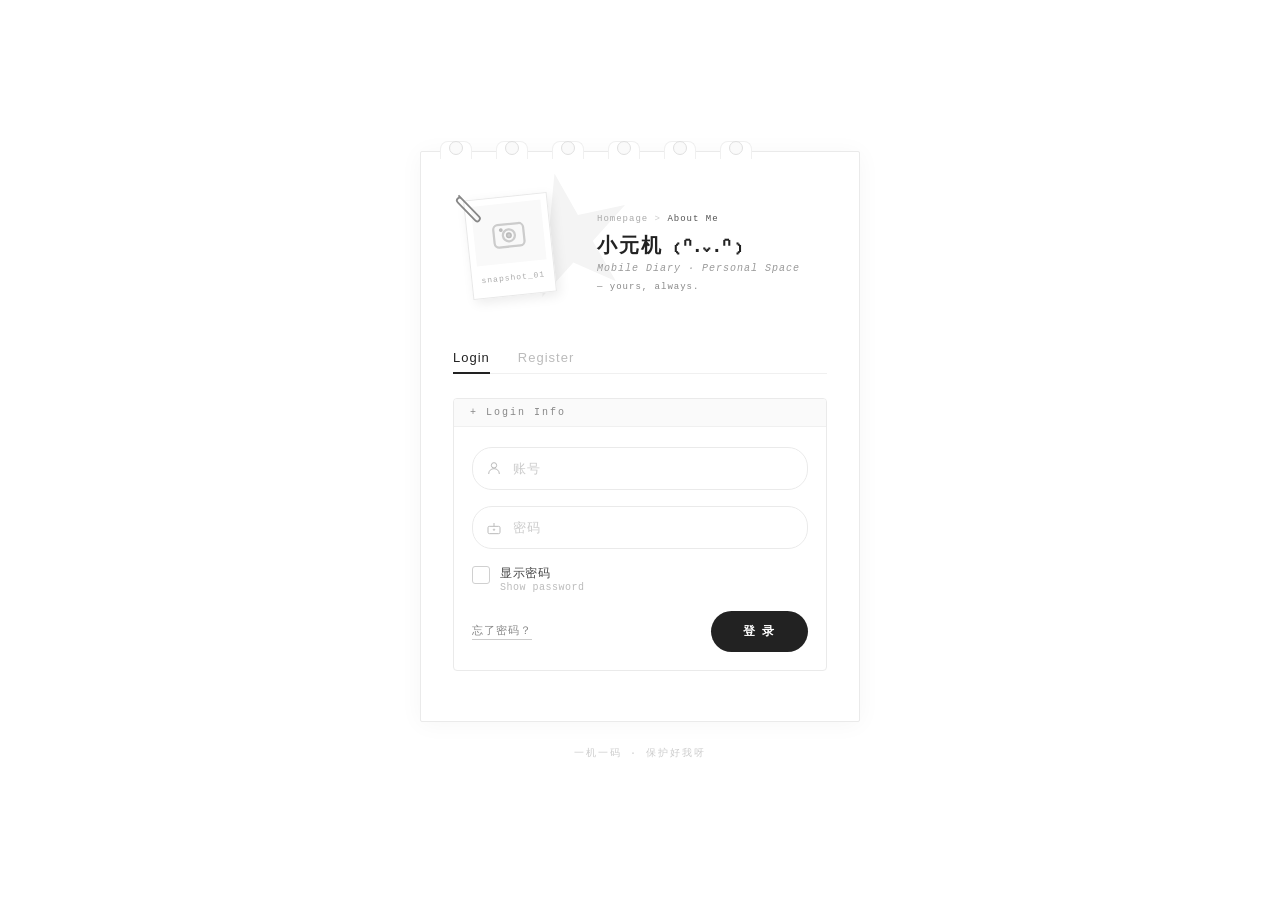
==== login-preview-v2.html @ 7e07404a "Add files via upload" ====
<!DOCTYPE html>
<html lang="zh-CN">
<head>
<meta charset="UTF-8">
<meta name="viewport" content="width=device-width, initial-scale=1.0, user-scalable=no">
<title>登录 - Scrapbook Preview</title>
<style>
  * { margin: 0; padding: 0; box-sizing: border-box; }

  body {
    font-family: -apple-system, BlinkMacSystemFont, 'PingFang SC', 'Microsoft YaHei', sans-serif;
    background: #ffffff;
    min-height: 100vh;
    display: flex;
    align-items: center;
    justify-content: center;
    padding: 20px;
  }

  /* ===== 手账卡片容器 ===== */
  .scrapbook {
    width: 100%;
    max-width: 440px;
  }

  /* ----- 活页装订孔 ----- */
  .binder-tabs {
    display: flex;
    gap: 24px;
    padding: 0 20px;
    margin-bottom: -8px;
    position: relative;
    z-index: 2;
  }

  .binder-tab {
    width: 32px;
    height: 18px;
    background: #ffffff;
    border: 1px solid #f0f0f0;
    border-bottom: none;
    border-radius: 8px 8px 0 0;
    position: relative;
  }

  .binder-tab::after {
    content: '';
    position: absolute;
    bottom: 4px;
    left: 50%;
    transform: translateX(-50%);
    width: 12px;
    height: 12px;
    border-radius: 50%;
    border: 1.5px solid #e0e0e0;
    background: #fafafa;
  }

  /* ----- 卡片主体 ----- */
  .card {
    background: #ffffff;
    border: 1px solid #eaeaea;
    border-radius: 2px;
    padding: 36px 32px 30px;
    box-shadow: 0 2px 24px rgba(0,0,0,0.04);
  }

  /* ===== 头部信息区：左图右文 ===== */
  .hero {
    display: flex;
    gap: 24px;
    align-items: center;
    margin-bottom: 32px;
  }

  /* -- 左侧：大五角星 + 拍立得照片 -- */
  .hero-left {
    position: relative;
    width: 120px;
    height: 130px;
    flex-shrink: 0;
  }

  /* 浅灰几何大五角星 */
  .hero-star {
    position: absolute;
    top: -16px;
    left: 50px;
    width: 130px;
    height: 130px;
    background: #f4f4f4;
    transform: rotate(-12deg);
    clip-path: polygon(
      50% 0%, 61% 35%, 98% 35%, 68% 57%,
      79% 91%, 50% 70%, 21% 91%, 32% 57%,
      2% 35%, 39% 35%
    );
    z-index: 0;
  }

  /* 拍立得照片框 (倾斜) */
  .polaroid {
    position: absolute;
    top: 8px;
    left: 15px;
    width: 84px;
    height: 100px;
    background: #fff;
    border: 1px solid #e8e8e8;
    box-shadow: 3px 4px 12px rgba(0,0,0,0.08);
    transform: rotate(-6deg);
    z-index: 1;
    padding: 6px 6px 0;
  }

  .polaroid-img {
    width: 100%;
    height: 60px;
    background: #f9f9f9;
    display: flex;
    align-items: center;
    justify-content: center;
  }

  .polaroid-img svg {
    width: 36px;
    height: 36px;
    color: #ccc;
    stroke: #bbb;
  }

  .polaroid-bottom {
    height: 28px;
    display: flex;
    align-items: center;
    justify-content: center;
    font-family: 'Courier New', monospace;
    font-size: 8px;
    color: #aaa;
    letter-spacing: 1px;
  }

  /* 回形针 */
  .paperclip {
    position: absolute;
    top: -12px;
    left: -6px;
    width: 22px;
    height: 36px;
    z-index: 3;
    transform: rotate(-38deg);
  }

  .paperclip svg {
    width: 22px;
    height: 36px;
    color: #888;
    stroke: #888;
    fill: none;
    stroke-width: 2;
  }

  /* -- 右侧：文字信息 -- */
  .hero-right {
    flex: 1;
    min-width: 0;
    position: relative;
    z-index: 1;
  }

  .breadcrumb {
    font-family: 'Courier New', 'Source Code Pro', monospace;
    font-size: 9px;
    color: #aaa;
    letter-spacing: 1px;
    margin-bottom: 8px;
  }

  .breadcrumb span { color: #555; }

  .hero-title {
    font-size: 20px;
    font-weight: 700;
    color: #222;
    letter-spacing: 2px;
    margin-bottom: 4px;
  }

  .hero-sub {
    font-family: 'Courier New', 'Source Code Pro', monospace;
    font-size: 10px;
    color: #999;
    letter-spacing: 1px;
    font-style: italic;
  }

  .hero-sig {
    font-family: 'Courier New', 'Source Code Pro', monospace;
    font-size: 9px;
    color: #888;
    margin-top: 8px;
    letter-spacing: 1px;
  }

  /* ===== Tab 切换区 ===== */
  .tabs {
    display: flex;
    gap: 28px;
    margin-bottom: 24px;
    border-bottom: 1px solid #f0f0f0;
    padding-bottom: 0;
  }

  .tab {
    font-size: 13px;
    font-weight: 500;
    color: #bbb;
    cursor: pointer;
    padding-bottom: 8px;
    letter-spacing: 1px;
    transition: color 0.2s;
    position: relative;
  }

  .tab.active {
    color: #222;
  }

  .tab.active::after {
    content: '';
    position: absolute;
    bottom: -1px;
    left: 0;
    right: 0;
    height: 2px;
    background: #222;
  }

  /* ===== 表单卡片容器 ===== */
  .form-card {
    border: 1px solid #eaeaea;
    border-radius: 4px;
    overflow: hidden;
    margin-bottom: 20px;
  }

  .form-card-title {
    background: #fafafa;
    padding: 8px 16px;
    font-family: 'Courier New', 'Source Code Pro', monospace;
    font-size: 10px;
    color: #888;
    letter-spacing: 2px;
    border-bottom: 1px solid #f0f0f0;
  }

  .form-card-body {
    padding: 20px 18px 18px;
  }

  /* ===== 输入框 ===== */
  .input-wrap {
    position: relative;
    margin-bottom: 16px;
    display: flex;
    align-items: center;
  }

  .input-wrap .input-icon {
    position: absolute;
    left: 14px;
    z-index: 2;
    display: flex;
    align-items: center;
    pointer-events: none;
  }

  .input-wrap .input-icon svg {
    width: 16px;
    height: 16px;
    stroke: #bbb;
    fill: none;
    stroke-width: 1.5;
  }

  .input-wrap input {
    width: 100%;
    padding: 13px 42px 13px 40px;
    border: 1px solid #eaeaea;
    border-radius: 20px;
    background: #fff;
    font-size: 13px;
    color: #333;
    outline: none;
    transition: border-color 0.25s, box-shadow 0.25s;
    letter-spacing: 0.5px;
  }

  .input-wrap input::placeholder { color: #ccc; font-weight: 300; }
  .input-wrap input:focus {
    border-color: #888;
    box-shadow: 0 0 0 2px rgba(0,0,0,0.04);
  }

  .input-clear {
    position: absolute;
    right: 12px;
    width: 20px;
    height: 20px;
    cursor: pointer;
    display: none;
    align-items: center;
    justify-content: center;
    border-radius: 50%;
    background: #eee;
    transition: background 0.2s;
  }

  .input-clear:hover { background: #ddd; }

  .input-clear svg {
    width: 10px;
    height: 10px;
    stroke: #888;
    stroke-width: 2;
  }

  .input-wrap input:not(:placeholder-shown) ~ .input-clear { display: flex; }

  /* ===== 复选框 ===== */
  .checkbox-wrap {
    display: flex;
    align-items: flex-start;
    gap: 10px;
    cursor: pointer;
    margin-bottom: 4px;
  }

  .checkbox-wrap input[type=checkbox] {
    display: none;
  }

  .custom-check {
    width: 18px;
    height: 18px;
    border: 1.5px solid #d0d0d0;
    border-radius: 3px;
    flex-shrink: 0;
    margin-top: 1px;
    display: flex;
    align-items: center;
    justify-content: center;
    transition: all 0.2s;
  }

  .checkbox-wrap input:checked + .custom-check {
    background: #222;
    border-color: #222;
  }

  .checkbox-wrap input:checked + .custom-check::after {
    content: '';
    width: 5px;
    height: 9px;
    border: solid #fff;
    border-width: 0 2px 2px 0;
    transform: rotate(45deg) translateY(-1px);
  }

  .check-label-main {
    font-size: 12px;
    color: #444;
    font-weight: 500;
    letter-spacing: 0.5px;
  }

  .check-label-sub {
    font-size: 10px;
    color: #bbb;
    font-family: 'Courier New', 'Source Code Pro', monospace;
    letter-spacing: 0.5px;
  }

  /* ===== 底部操作区 ===== */
  .form-footer {
    display: flex;
    align-items: center;
    justify-content: space-between;
  }

  .footer-link {
    font-size: 11px;
    color: #888;
    cursor: pointer;
    letter-spacing: 1px;
    border-bottom: 1px solid #ccc;
    padding-bottom: 1px;
    transition: color 0.2s, border-color 0.2s;
    font-family: 'Courier New', 'Source Code Pro', monospace;
  }

  .footer-link:hover { color: #333; border-color: #666; }

  .btn-submit {
    padding: 12px 32px;
    background: #222;
    color: #fff;
    border: none;
    border-radius: 22px;
    font-size: 12px;
    font-weight: 600;
    letter-spacing: 2px;
    cursor: pointer;
    transition: all 0.3s;
  }

  .btn-submit:hover { background: #000; box-shadow: 0 4px 16px rgba(0,0,0,0.15); }
  .btn-submit:active { transform: scale(0.97); }

  /* ===== 面板切换 ===== */
  #register-panel .form-card { display: none; }
  #register-panel .form-card { display: block; }
  #login-form-card, #reg-form-card { display: none; }
  #login-form-card.show, #reg-form-card.show { display: block; }

  /* ===== Toast ===== */
  .toast {
    position: fixed;
    top: 40px;
    left: 50%;
    transform: translateX(-50%);
    background: #222;
    color: #fff;
    padding: 10px 24px;
    border-radius: 20px;
    font-size: 12px;
    letter-spacing: 1px;
    z-index: 1000;
    opacity: 0;
    transition: opacity 0.3s;
    pointer-events: none;
  }

  .toast.show { opacity: 1; }

  .tagline {
    text-align: center;
    margin-top: 24px;
    font-size: 10px;
    color: #ccc;
    letter-spacing: 2px;
    font-family: 'Courier New', 'Source Code Pro', monospace;
  }
</style>
</head>
<body>

<div class="toast" id="toast"></div>

<div class="scrapbook">

  <!-- 活页装订孔 -->
  <div class="binder-tabs">
    <div class="binder-tab"></div>
    <div class="binder-tab"></div>
    <div class="binder-tab"></div>
    <div class="binder-tab"></div>
    <div class="binder-tab"></div>
    <div class="binder-tab"></div>
  </div>

  <!-- 卡片主体 -->
  <div class="card">

    <!-- ===== 头部信息区 ===== -->
    <div class="hero">
      <!-- 左：几何星 + 拍立得 + 回形针 -->
      <div class="hero-left">
        <div class="hero-star"></div>
        <div class="polaroid">
          <!-- 回形针 -->
          <div class="paperclip">
            <svg viewBox="0 0 24 40">
              <path d="M12 2 L12 35 Q12 38 9 38 Q6 38 6 35 L6 7 Q6 4 9 4 Q12 4 12 7 L12 30" />
            </svg>
          </div>
          <div class="polaroid-img">
            <!-- 相机 SVG 占位 -->
            <svg viewBox="0 0 24 24" fill="none">
              <rect x="2" y="6" width="20" height="15" rx="3" stroke="currentColor" stroke-width="1.5"/>
              <circle cx="12" cy="13.5" r="4" stroke="currentColor" stroke-width="1.5"/>
              <circle cx="12" cy="13.5" r="1.5" fill="currentColor"/>
              <circle cx="7" cy="9.5" r="0.8" fill="currentColor"/>
            </svg>
          </div>
          <div class="polaroid-bottom">snapshot_01</div>
        </div>
      </div>

      <!-- 右：面包屑 + 标题 -->
      <div class="hero-right">
        <div class="breadcrumb">
          Homepage <span style="color:#ccc;">></span> <span>About Me</span>
        </div>
        <div class="hero-title">小元机 ₍ᐢ.ˬ.ᐢ₎</div>
        <div class="hero-sub">Mobile Diary · Personal Space</div>
        <div class="hero-sig">— yours, always.</div>
      </div>
    </div>

    <!-- ===== Tab 切换 ===== -->
    <div class="tabs">
      <div class="tab active" id="tab-login" onclick="switchTab('login')">Login</div>
      <div class="tab" id="tab-register" onclick="switchTab('register')">Register</div>
    </div>

    <!-- ===== 登录表单 ===== -->
    <div class="form-card show" id="login-form-card">
      <div class="form-card-title">+ Login Info</div>
      <div class="form-card-body">

        <!-- 账号 -->
        <div class="input-wrap">
          <span class="input-icon">
            <svg viewBox="0 0 24 24"><circle cx="12" cy="8" r="4"/><path d="M4 21c0-5 3.6-8 8-8s8 3 8 8"/></svg>
          </span>
          <input type="text" id="login-account" placeholder="账号">
          <span class="input-clear" onclick="clearInput('login-account')">
            <svg viewBox="0 0 24 24"><line x1="6" y1="6" x2="18" y2="18"/><line x1="18" y1="6" x2="6" y2="18"/></svg>
          </span>
        </div>

        <!-- 密码 -->
        <div class="input-wrap">
          <span class="input-icon">
            <svg viewBox="0 0 24 24"><rect x="3" y="11" width="18" height="11" rx="2"/><circle cx="12" cy="16" r="1"/><line x1="12" y1="6" x2="12" y2="11"/></svg>
          </span>
          <input type="password" id="login-password" placeholder="密码">
          <span class="input-clear" onclick="clearInput('login-password')">
            <svg viewBox="0 0 24 24"><line x1="6" y1="6" x2="18" y2="18"/><line x1="18" y1="6" x2="6" y2="18"/></svg>
          </span>
        </div>

        <!-- 显示密码复选框 -->
        <label class="checkbox-wrap">
          <input type="checkbox" onchange="togglePass('login-password', this)">
          <span class="custom-check"></span>
          <span>
            <div class="check-label-main">显示密码</div>
            <div class="check-label-sub">Show password</div>
          </span>
        </label>

        <!-- 底部 -->
        <div class="form-footer" style="margin-top: 18px;">
          <span class="footer-link">忘了密码？</span>
          <button class="btn-submit" onclick="handleLogin()">登 录</button>
        </div>

      </div>
    </div>

    <!-- ===== 注册表单 ===== -->
    <div class="form-card" id="reg-form-card">
      <div class="form-card-title">+ Register Info</div>
      <div class="form-card-body">

        <!-- QQ -->
        <div class="input-wrap">
          <span class="input-icon">
            <svg viewBox="0 0 24 24"><rect x="2" y="4" width="20" height="16" rx="3"/><line x1="7" y1="9" x2="17" y2="9"/><line x1="7" y1="13" x2="14" y2="13"/></svg>
          </span>
          <input type="number" id="reg-qq" placeholder="QQ 号">
          <span class="input-clear" onclick="clearInput('reg-qq')">
            <svg viewBox="0 0 24 24"><line x1="6" y1="6" x2="18" y2="18"/><line x1="18" y1="6" x2="6" y2="18"/></svg>
          </span>
        </div>

        <!-- 激活码 -->
        <div class="input-wrap">
          <span class="input-icon">
            <svg viewBox="0 0 24 24"><rect x="3" y="9" width="18" height="12" rx="2"/><circle cx="8" cy="13" r="1.5"/><circle cx="12" cy="13" r="1.5"/><circle cx="16" cy="13" r="1.5"/></svg>
          </span>
          <input type="text" id="reg-code" placeholder="激活码">
          <span class="input-clear" onclick="clearInput('reg-code')">
            <svg viewBox="0 0 24 24"><line x1="6" y1="6" x2="18" y2="18"/><line x1="18" y1="6" x2="6" y2="18"/></svg>
          </span>
        </div>

        <!-- 密码 -->
        <div class="input-wrap">
          <span class="input-icon">
            <svg viewBox="0 0 24 24"><rect x="3" y="11" width="18" height="11" rx="2"/><circle cx="12" cy="16" r="1"/><line x1="12" y1="6" x2="12" y2="11"/></svg>
          </span>
          <input type="password" id="reg-password" placeholder="设置密码">
          <span class="input-clear" onclick="clearInput('reg-password')">
            <svg viewBox="0 0 24 24"><line x1="6" y1="6" x2="18" y2="18"/><line x1="18" y1="6" x2="6" y2="18"/></svg>
          </span>
        </div>

        <!-- 确认密码 -->
        <div class="input-wrap" style="margin-bottom:12px;">
          <span class="input-icon">
            <svg viewBox="0 0 24 24"><rect x="3" y="11" width="18" height="11" rx="2"/><polyline points="7 15 11 19 17 11"/></svg>
          </span>
          <input type="password" id="reg-password-confirm" placeholder="确认密码">
          <span class="input-clear" onclick="clearInput('reg-password-confirm')">
            <svg viewBox="0 0 24 24"><line x1="6" y1="6" x2="18" y2="18"/><line x1="18" y1="6" x2="6" y2="18"/></svg>
          </span>
        </div>

        <!-- 底部 -->
        <div class="form-footer" style="margin-top: 12px;">
          <span class="footer-link" onclick="switchTab('login')">← 返回登录</span>
          <button class="btn-submit" onclick="handleRegister()">注 册</button>
        </div>

      </div>
    </div>

  </div>

  <div class="tagline">一机一码 · 保护好我呀</div>
</div>

<script>
  // Tab 切换
  function switchTab(tab) {
    const loginTab = document.getElementById('tab-login');
    const regTab = document.getElementById('tab-register');
    const loginForm = document.getElementById('login-form-card');
    const regForm = document.getElementById('reg-form-card');

    if (tab === 'login') {
      loginTab.classList.add('active');
      regTab.classList.remove('active');
      loginForm.classList.add('show');
      regForm.classList.remove('show');
    } else {
      regTab.classList.add('active');
      loginTab.classList.remove('active');
      regForm.classList.add('show');
      loginForm.classList.remove('show');
    }
  }

  // 清除输入
  function clearInput(id) {
    const el = document.getElementById(id);
    el.value = '';
    el.focus();
    // 触发 input 事件以隐藏清除按钮
    el.dispatchEvent(new Event('input'));
  }

  // 显示/隐藏密码
  function togglePass(id, cb) {
    document.getElementById(id).type = cb.checked ? 'text' : 'password';
  }

  // Toast
  function toast(m) {
    const t = document.getElementById('toast');
    t.textContent = m; t.classList.add('show');
    clearTimeout(t._t); t._t = setTimeout(() => t.classList.remove('show'), 2000);
  }

  // 登录
  function handleLogin() {
    const a = document.getElementById('login-account').value.trim();
    const p = document.getElementById('login-password').value.trim();
    if (!a) return toast('请输入账号');
    if (!p) return toast('请输入密码');
    const users = JSON.parse(localStorage.getItem('app_users_v2') || '{}');
    if (!users[a]) return toast('账号不存在');
    if (users[a].password !== p) return toast('密码错误');
    toast('登录成功 (´▽`ʃ♡ƪ)');
  }

  // 注册
  function handleRegister() {
    const qq = document.getElementById('reg-qq').value.trim();
    const cd = document.getElementById('reg-code').value.trim();
    const p1 = document.getElementById('reg-password').value.trim();
    const p2 = document.getElementById('reg-password-confirm').value.trim();
    if (!qq) return toast('请输入QQ号');
    if (!cd) return toast('请输入激活码');
    if (!p1) return toast('请设置密码');
    if (p1.length < 6) return toast('密码至少6位');
    if (p1 !== p2) return toast('两次密码不一致');
    if (cd !== '123456' && cd !== '888888') return toast('激活码无效');
    const users = JSON.parse(localStorage.getItem('app_users_v2') || '{}');
    if (users[qq]) return toast('该账号已注册');
    users[qq] = { qq, password: p1, activationCode: cd, createdAt: new Date().toISOString() };
    localStorage.setItem('app_users_v2', JSON.stringify(users));
    toast('注册成功！请返回登录 ₍˄·͈༝·˄˄₎');
    setTimeout(() => switchTab('login'), 1200);
  }
</script>

</body>
</html>
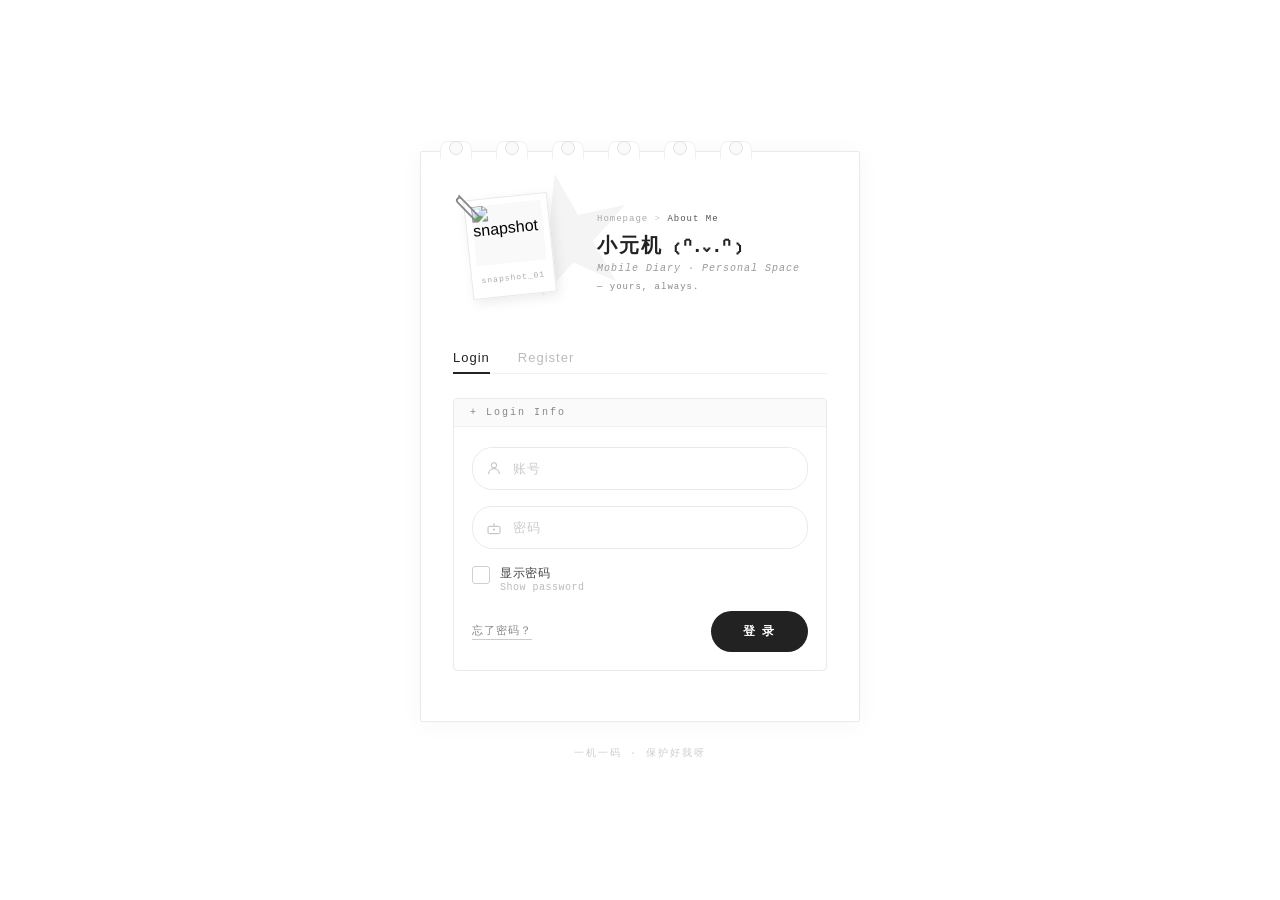
==== commit b8217566: "Add files via upload" ====
--- a/login-preview-v2.html
+++ b/login-preview-v2.html
@@ -485,13 +485,7 @@
             </svg>
           </div>
           <div class="polaroid-img">
-            <!-- 相机 SVG 占位 -->
-            <svg viewBox="0 0 24 24" fill="none">
-              <rect x="2" y="6" width="20" height="15" rx="3" stroke="currentColor" stroke-width="1.5"/>
-              <circle cx="12" cy="13.5" r="4" stroke="currentColor" stroke-width="1.5"/>
-              <circle cx="12" cy="13.5" r="1.5" fill="currentColor"/>
-              <circle cx="7" cy="9.5" r="0.8" fill="currentColor"/>
-            </svg>
+            <img src="https://img.heliar.top/file/1781749433103_IMG_20260618_102337.png" alt="snapshot" style="width:100%;height:100%;object-fit:cover;">
           </div>
           <div class="polaroid-bottom">snapshot_01</div>
         </div>
